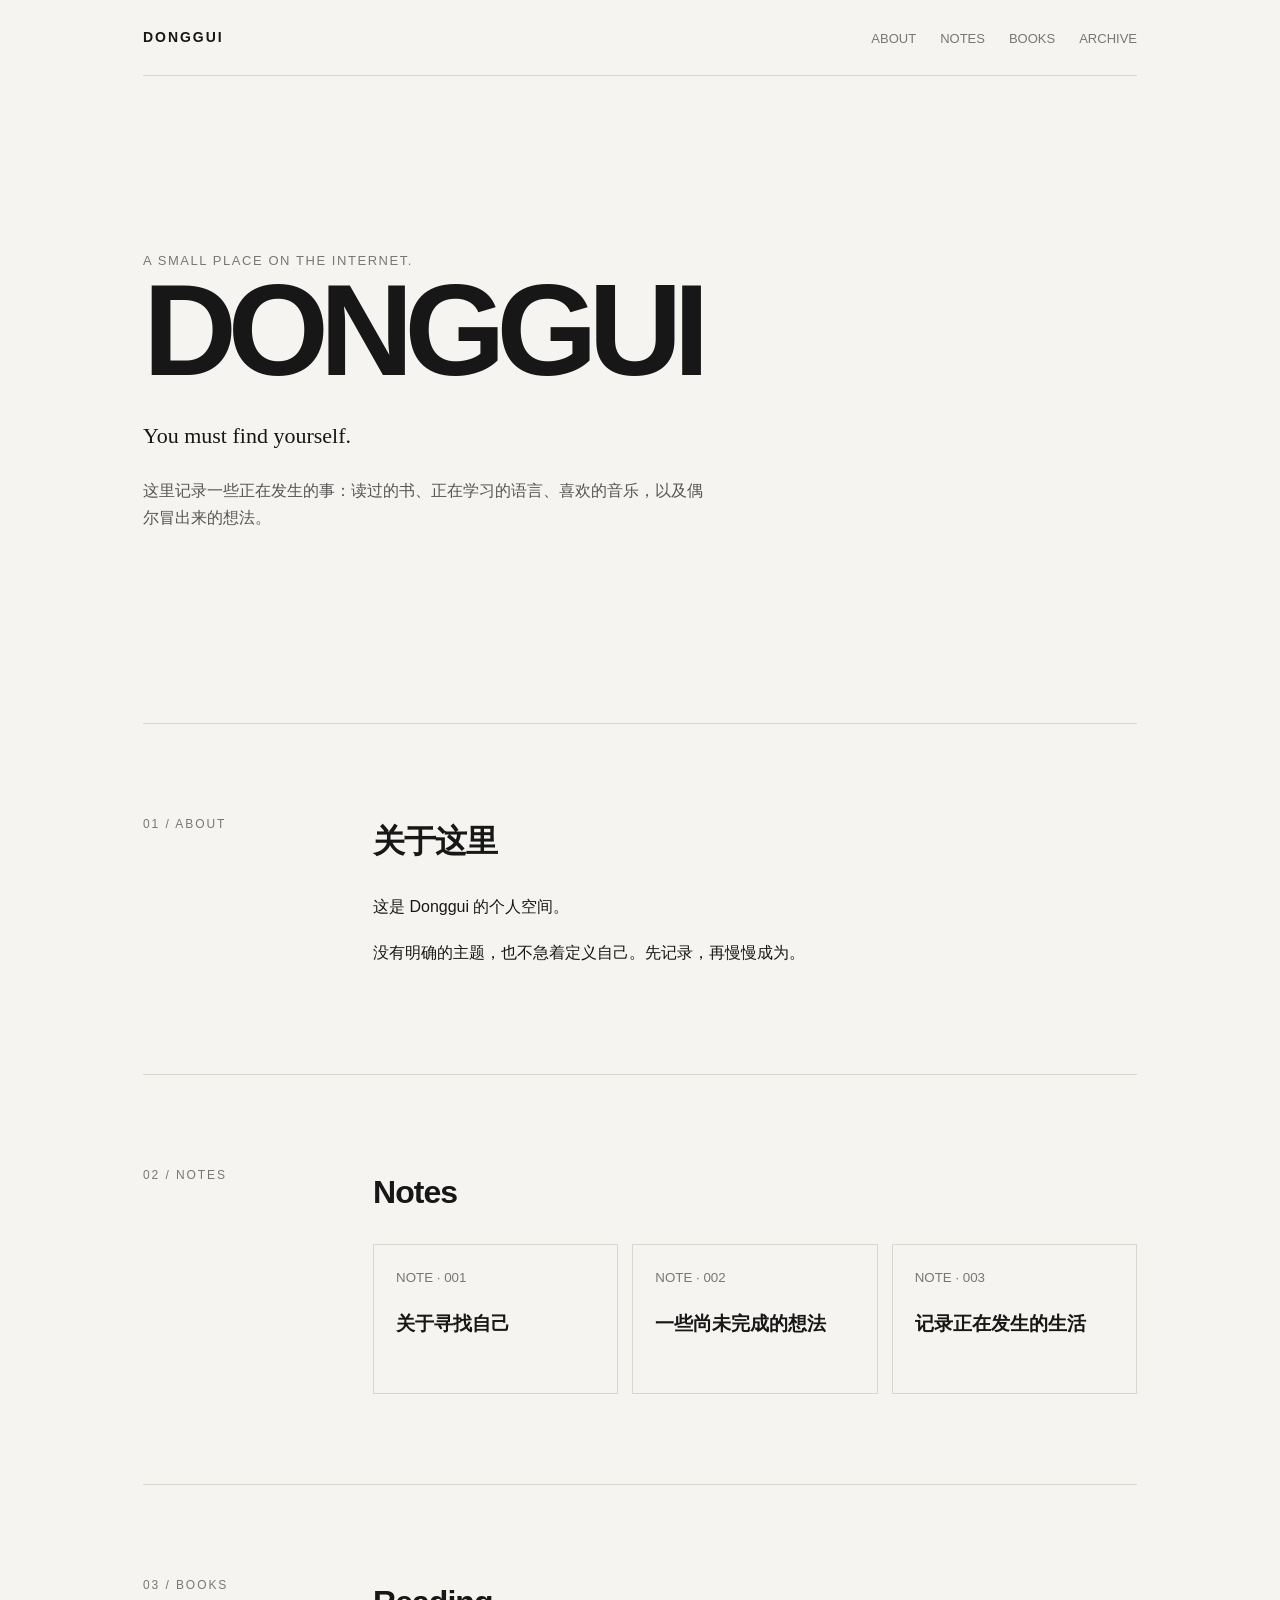
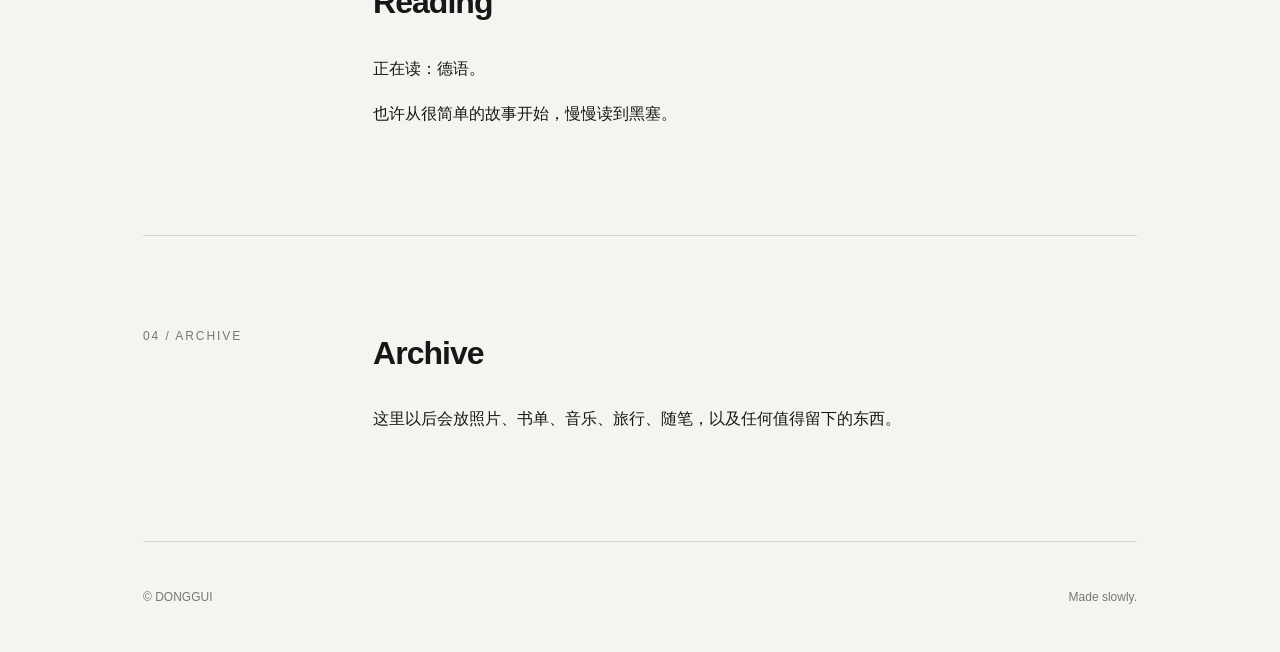
==== index.html @ 3d11bfc1 "Add files via upload" ====
<!doctype html>
<html lang="zh-CN">
<head>
<meta charset="utf-8">
<meta name="viewport" content="width=device-width,initial-scale=1">
<title>DONGGUI — A small place on the Internet.</title>
<meta name="description" content="DONGGUI — A small place on the Internet.">
<style>
:root{--bg:#f5f4f0;--fg:#171717;--muted:#777;--line:#d8d6cf}
*{box-sizing:border-box}html{scroll-behavior:smooth}
body{margin:0;background:var(--bg);color:var(--fg);font-family:-apple-system,BlinkMacSystemFont,"Helvetica Neue","PingFang SC",Arial,sans-serif;line-height:1.7}
.wrap{max-width:1050px;margin:auto;padding:0 28px}
nav{height:76px;display:flex;align-items:center;justify-content:space-between;border-bottom:1px solid var(--line)}
.logo{font-weight:700;letter-spacing:.14em;font-size:14px}
nav a{color:var(--muted);text-decoration:none;margin-left:24px;font-size:13px}
nav a:hover{color:var(--fg)}
.hero{min-height:72vh;display:flex;align-items:center;border-bottom:1px solid var(--line)}
.hero h1{font-size:clamp(58px,11vw,130px);line-height:.9;letter-spacing:-.07em;margin:0 0 28px;font-weight:700}
.kicker{font-size:13px;letter-spacing:.12em;text-transform:uppercase;color:var(--muted)}
.tagline{font-family:Georgia,serif;font-size:22px;margin:0 0 22px}
.intro{max-width:560px;color:#555}
section{padding:90px 0;border-bottom:1px solid var(--line)}
.grid{display:grid;grid-template-columns:180px 1fr;gap:50px}
.label{font-size:12px;letter-spacing:.16em;color:var(--muted);text-transform:uppercase}
h2{font-size:32px;margin:0 0 25px;letter-spacing:-.03em}
p{margin:0 0 18px}
.cards{display:grid;grid-template-columns:repeat(3,1fr);gap:14px}
.card{border:1px solid var(--line);padding:22px;min-height:150px;text-decoration:none;color:inherit;display:block;transition:.2s}
.card:hover{background:#fff;transform:translateY(-2px)}
.card small{color:var(--muted);display:block;margin-bottom:18px}
.card strong{font-size:19px}
footer{padding:45px 0;color:var(--muted);font-size:12px;display:flex;justify-content:space-between}
@media(max-width:700px){nav a{display:none}.hero{min-height:65vh}.grid{grid-template-columns:1fr;gap:25px}section{padding:65px 0}.cards{grid-template-columns:1fr}.wrap{padding:0 20px}}
</style>
</head>
<body>
<div class="wrap">
<nav>
  <div class="logo">DONGGUI</div>
  <div>
    <a href="#about">ABOUT</a><a href="#notes">NOTES</a><a href="#books">BOOKS</a><a href="#archive">ARCHIVE</a>
  </div>
</nav>

<header class="hero">
  <div>
    <div class="kicker">A small place on the Internet.</div>
    <h1>DONGGUI</h1>
    <p class="tagline">You must find yourself.</p>
    <p class="intro">这里记录一些正在发生的事：读过的书、正在学习的语言、喜欢的音乐，以及偶尔冒出来的想法。</p>
  </div>
</header>

<section id="about">
  <div class="grid">
    <div class="label">01 / About</div>
    <div>
      <h2>关于这里</h2>
      <p>这是 Donggui 的个人空间。</p>
      <p>没有明确的主题，也不急着定义自己。先记录，再慢慢成为。</p>
    </div>
  </div>
</section>

<section id="notes">
  <div class="grid">
    <div class="label">02 / Notes</div>
    <div>
      <h2>Notes</h2>
      <div class="cards">
        <a class="card" href="#"><small>NOTE · 001</small><strong>关于寻找自己</strong></a>
        <a class="card" href="#"><small>NOTE · 002</small><strong>一些尚未完成的想法</strong></a>
        <a class="card" href="#"><small>NOTE · 003</small><strong>记录正在发生的生活</strong></a>
      </div>
    </div>
  </div>
</section>

<section id="books">
  <div class="grid">
    <div class="label">03 / Books</div>
    <div>
      <h2>Reading</h2>
      <p>正在读：德语。</p>
      <p>也许从很简单的故事开始，慢慢读到黑塞。</p>
    </div>
  </div>
</section>

<section id="archive">
  <div class="grid">
    <div class="label">04 / Archive</div>
    <div>
      <h2>Archive</h2>
      <p>这里以后会放照片、书单、音乐、旅行、随笔，以及任何值得留下的东西。</p>
    </div>
  </div>
</section>

<footer>
  <span>© DONGGUI</span>
  <span>Made slowly.</span>
</footer>
</div>
</body>
</html>
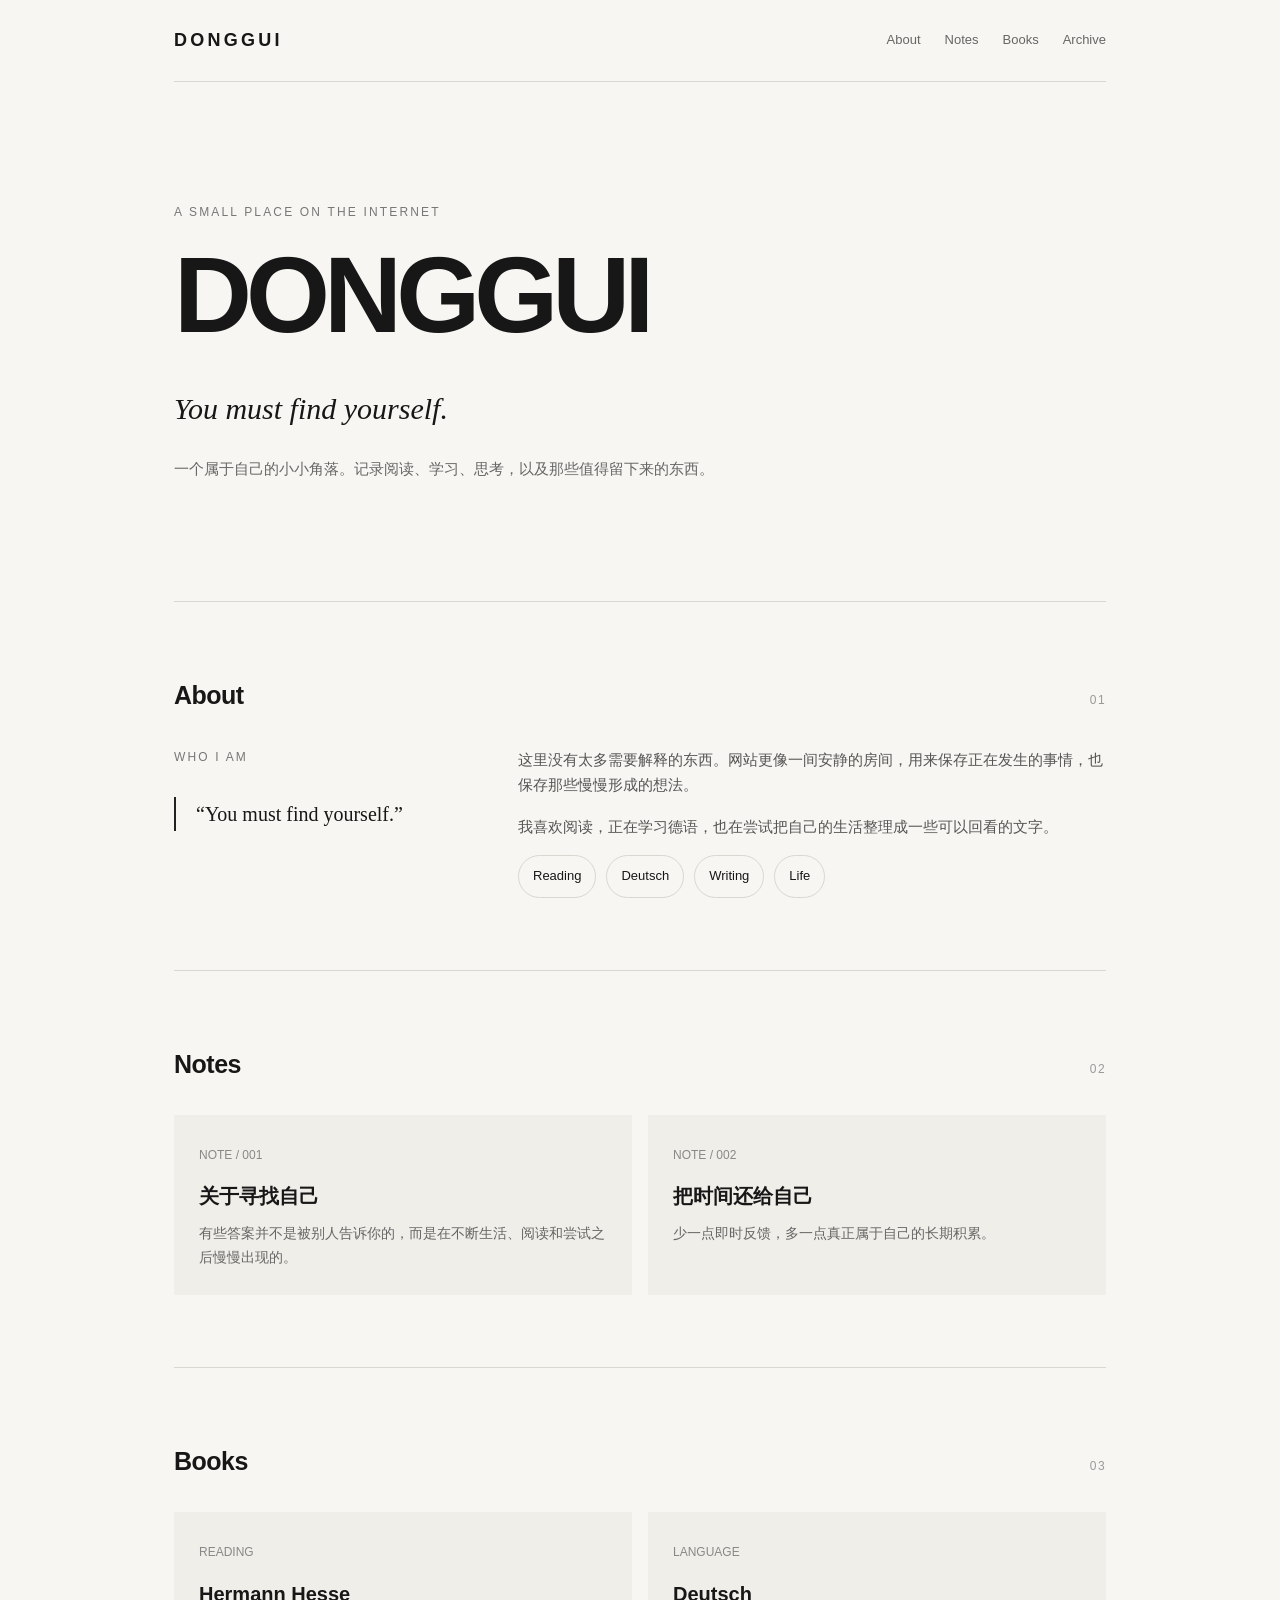
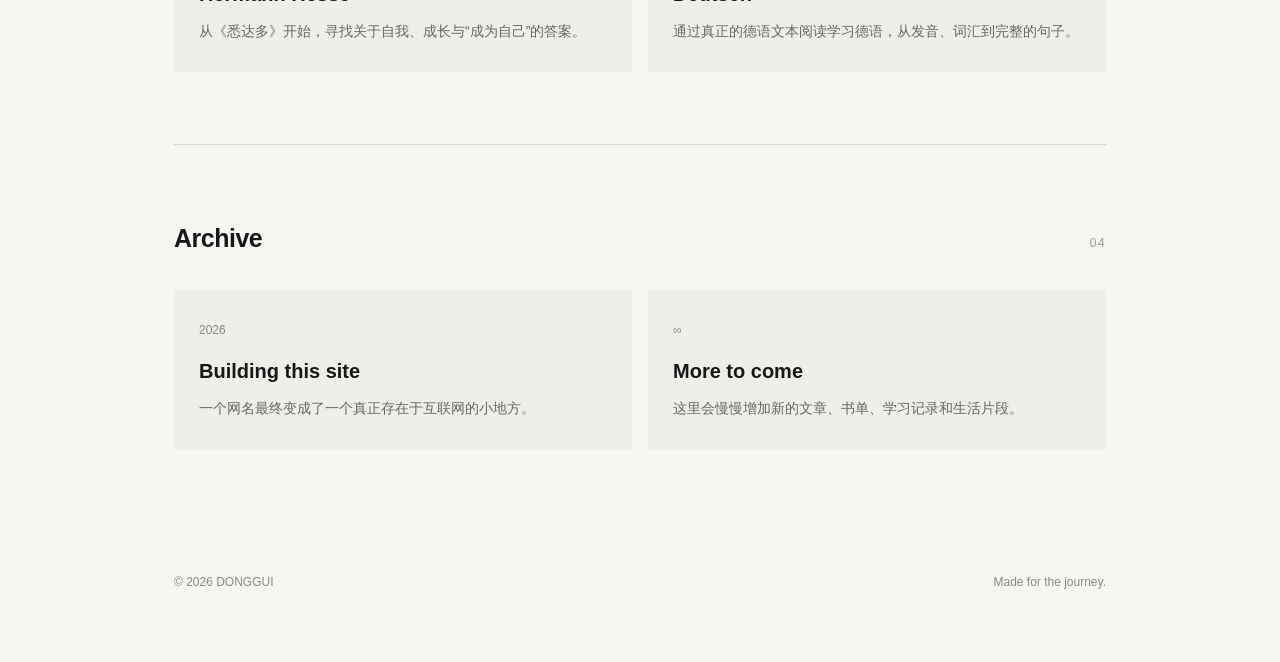
==== commit b76388e9: "Add files via upload" ====
--- a/index.html
+++ b/index.html
@@ -3,104 +3,41 @@
 <head>
 <meta charset="utf-8">
 <meta name="viewport" content="width=device-width,initial-scale=1">
-<title>DONGGUI — A small place on the Internet.</title>
-<meta name="description" content="DONGGUI — A small place on the Internet.">
+<meta name="description" content="DONGGUI — a small place on the Internet.">
+<title>DONGGUI — You must find yourself.</title>
 <style>
-:root{--bg:#f5f4f0;--fg:#171717;--muted:#777;--line:#d8d6cf}
+:root{--bg:#f7f6f2;--text:#171717;--muted:#777;--line:#d9d7d0;--card:#efeee9;--max:980px}
 *{box-sizing:border-box}html{scroll-behavior:smooth}
-body{margin:0;background:var(--bg);color:var(--fg);font-family:-apple-system,BlinkMacSystemFont,"Helvetica Neue","PingFang SC",Arial,sans-serif;line-height:1.7}
-.wrap{max-width:1050px;margin:auto;padding:0 28px}
-nav{height:76px;display:flex;align-items:center;justify-content:space-between;border-bottom:1px solid var(--line)}
-.logo{font-weight:700;letter-spacing:.14em;font-size:14px}
-nav a{color:var(--muted);text-decoration:none;margin-left:24px;font-size:13px}
-nav a:hover{color:var(--fg)}
-.hero{min-height:72vh;display:flex;align-items:center;border-bottom:1px solid var(--line)}
-.hero h1{font-size:clamp(58px,11vw,130px);line-height:.9;letter-spacing:-.07em;margin:0 0 28px;font-weight:700}
-.kicker{font-size:13px;letter-spacing:.12em;text-transform:uppercase;color:var(--muted)}
-.tagline{font-family:Georgia,serif;font-size:22px;margin:0 0 22px}
-.intro{max-width:560px;color:#555}
-section{padding:90px 0;border-bottom:1px solid var(--line)}
-.grid{display:grid;grid-template-columns:180px 1fr;gap:50px}
-.label{font-size:12px;letter-spacing:.16em;color:var(--muted);text-transform:uppercase}
-h2{font-size:32px;margin:0 0 25px;letter-spacing:-.03em}
-p{margin:0 0 18px}
-.cards{display:grid;grid-template-columns:repeat(3,1fr);gap:14px}
-.card{border:1px solid var(--line);padding:22px;min-height:150px;text-decoration:none;color:inherit;display:block;transition:.2s}
-.card:hover{background:#fff;transform:translateY(-2px)}
-.card small{color:var(--muted);display:block;margin-bottom:18px}
-.card strong{font-size:19px}
-footer{padding:45px 0;color:var(--muted);font-size:12px;display:flex;justify-content:space-between}
-@media(max-width:700px){nav a{display:none}.hero{min-height:65vh}.grid{grid-template-columns:1fr;gap:25px}section{padding:65px 0}.cards{grid-template-columns:1fr}.wrap{padding:0 20px}}
+body{margin:0;background:var(--bg);color:var(--text);font-family:-apple-system,BlinkMacSystemFont,"Helvetica Neue","PingFang SC","Microsoft YaHei",Arial,sans-serif;line-height:1.7}
+a{color:inherit;text-decoration:none}.wrap{max-width:var(--max);margin:auto;padding:0 24px}
+header{height:82px;display:flex;align-items:center;justify-content:space-between;border-bottom:1px solid var(--line)}
+.logo{font-size:18px;font-weight:700;letter-spacing:.18em}nav{display:flex;gap:24px;font-size:13px;color:#666}nav a:hover{color:#111}
+.hero{padding:120px 0 105px}.kicker{font-size:12px;letter-spacing:.18em;text-transform:uppercase;color:var(--muted);margin-bottom:22px}
+h1{margin:0;font-size:clamp(52px,11vw,108px);line-height:.95;letter-spacing:-.055em;font-weight:650}
+.motto{margin:36px 0 0;font-family:Georgia,"Times New Roman",serif;font-style:italic;font-size:clamp(21px,3vw,30px)}
+.intro{max-width:610px;margin-top:22px;color:#666;font-size:15px}
+.section{padding:72px 0;border-top:1px solid var(--line)}.section-head{display:flex;justify-content:space-between;align-items:baseline;gap:20px;margin-bottom:30px}
+.section-title{font-size:25px;font-weight:650;letter-spacing:-.02em}.section-no{font-size:12px;color:#999;letter-spacing:.12em}
+.grid{display:grid;grid-template-columns:repeat(2,1fr);gap:16px}.card{background:var(--card);padding:25px;min-height:160px;transition:transform .2s ease}.card:hover{transform:translateY(-3px)}
+.card small{color:#888;font-size:12px}.card h3{font-size:20px;margin:12px 0 9px}.card p{font-size:14px;color:#666;margin:0}
+.about{display:grid;grid-template-columns:1fr 2fr;gap:50px}.about p{margin:0 0 16px;color:#555;font-size:15px}
+.quote{margin:30px 0 0;padding-left:20px;border-left:2px solid #222;font-family:Georgia,"Times New Roman",serif;font-size:20px}
+.links{display:flex;flex-wrap:wrap;gap:10px}.pill{border:1px solid var(--line);padding:9px 14px;font-size:13px;border-radius:999px}
+footer{padding:50px 0 70px;color:#888;font-size:12px;display:flex;justify-content:space-between;gap:20px}
+@media(max-width:680px){.wrap{padding:0 19px}header{height:68px}nav{gap:13px;font-size:12px}nav a:nth-child(4){display:none}.hero{padding:82px 0 76px}.grid,.about{grid-template-columns:1fr}.about{gap:25px}.section{padding:55px 0}footer{display:block}footer div+div{margin-top:8px}}
 </style>
 </head>
 <body>
 <div class="wrap">
-<nav>
-  <div class="logo">DONGGUI</div>
-  <div>
-    <a href="#about">ABOUT</a><a href="#notes">NOTES</a><a href="#books">BOOKS</a><a href="#archive">ARCHIVE</a>
-  </div>
-</nav>
-
-<header class="hero">
-  <div>
-    <div class="kicker">A small place on the Internet.</div>
-    <h1>DONGGUI</h1>
-    <p class="tagline">You must find yourself.</p>
-    <p class="intro">这里记录一些正在发生的事：读过的书、正在学习的语言、喜欢的音乐，以及偶尔冒出来的想法。</p>
-  </div>
-</header>
-
-<section id="about">
-  <div class="grid">
-    <div class="label">01 / About</div>
-    <div>
-      <h2>关于这里</h2>
-      <p>这是 Donggui 的个人空间。</p>
-      <p>没有明确的主题，也不急着定义自己。先记录，再慢慢成为。</p>
-    </div>
-  </div>
-</section>
-
-<section id="notes">
-  <div class="grid">
-    <div class="label">02 / Notes</div>
-    <div>
-      <h2>Notes</h2>
-      <div class="cards">
-        <a class="card" href="#"><small>NOTE · 001</small><strong>关于寻找自己</strong></a>
-        <a class="card" href="#"><small>NOTE · 002</small><strong>一些尚未完成的想法</strong></a>
-        <a class="card" href="#"><small>NOTE · 003</small><strong>记录正在发生的生活</strong></a>
-      </div>
-    </div>
-  </div>
-</section>
-
-<section id="books">
-  <div class="grid">
-    <div class="label">03 / Books</div>
-    <div>
-      <h2>Reading</h2>
-      <p>正在读：德语。</p>
-      <p>也许从很简单的故事开始，慢慢读到黑塞。</p>
-    </div>
-  </div>
-</section>
-
-<section id="archive">
-  <div class="grid">
-    <div class="label">04 / Archive</div>
-    <div>
-      <h2>Archive</h2>
-      <p>这里以后会放照片、书单、音乐、旅行、随笔，以及任何值得留下的东西。</p>
-    </div>
-  </div>
-</section>
-
-<footer>
-  <span>© DONGGUI</span>
-  <span>Made slowly.</span>
-</footer>
+<header><a class="logo" href="#top">DONGGUI</a><nav><a href="#about">About</a><a href="#notes">Notes</a><a href="#books">Books</a><a href="#archive">Archive</a></nav></header>
+<main id="top">
+<section class="hero"><div class="kicker">A small place on the Internet</div><h1>DONGGUI</h1><div class="motto">You must find yourself.</div><p class="intro">一个属于自己的小小角落。记录阅读、学习、思考，以及那些值得留下来的东西。</p></section>
+<section class="section" id="about"><div class="section-head"><div class="section-title">About</div><div class="section-no">01</div></div><div class="about"><div><div class="kicker">Who I am</div><div class="quote">“You must find yourself.”</div></div><div><p>这里没有太多需要解释的东西。网站更像一间安静的房间，用来保存正在发生的事情，也保存那些慢慢形成的想法。</p><p>我喜欢阅读，正在学习德语，也在尝试把自己的生活整理成一些可以回看的文字。</p><div class="links"><span class="pill">Reading</span><span class="pill">Deutsch</span><span class="pill">Writing</span><span class="pill">Life</span></div></div></div></section>
+<section class="section" id="notes"><div class="section-head"><div class="section-title">Notes</div><div class="section-no">02</div></div><div class="grid"><article class="card"><small>NOTE / 001</small><h3>关于寻找自己</h3><p>有些答案并不是被别人告诉你的，而是在不断生活、阅读和尝试之后慢慢出现的。</p></article><article class="card"><small>NOTE / 002</small><h3>把时间还给自己</h3><p>少一点即时反馈，多一点真正属于自己的长期积累。</p></article></div></section>
+<section class="section" id="books"><div class="section-head"><div class="section-title">Books</div><div class="section-no">03</div></div><div class="grid"><article class="card"><small>READING</small><h3>Hermann Hesse</h3><p>从《悉达多》开始，寻找关于自我、成长与“成为自己”的答案。</p></article><article class="card"><small>LANGUAGE</small><h3>Deutsch</h3><p>通过真正的德语文本阅读学习德语，从发音、词汇到完整的句子。</p></article></div></section>
+<section class="section" id="archive"><div class="section-head"><div class="section-title">Archive</div><div class="section-no">04</div></div><div class="grid"><article class="card"><small>2026</small><h3>Building this site</h3><p>一个网名最终变成了一个真正存在于互联网的小地方。</p></article><article class="card"><small>∞</small><h3>More to come</h3><p>这里会慢慢增加新的文章、书单、学习记录和生活片段。</p></article></div></section>
+</main>
+<footer><div>© 2026 DONGGUI</div><div>Made for the journey.</div></footer>
 </div>
 </body>
-</html>
+</html>
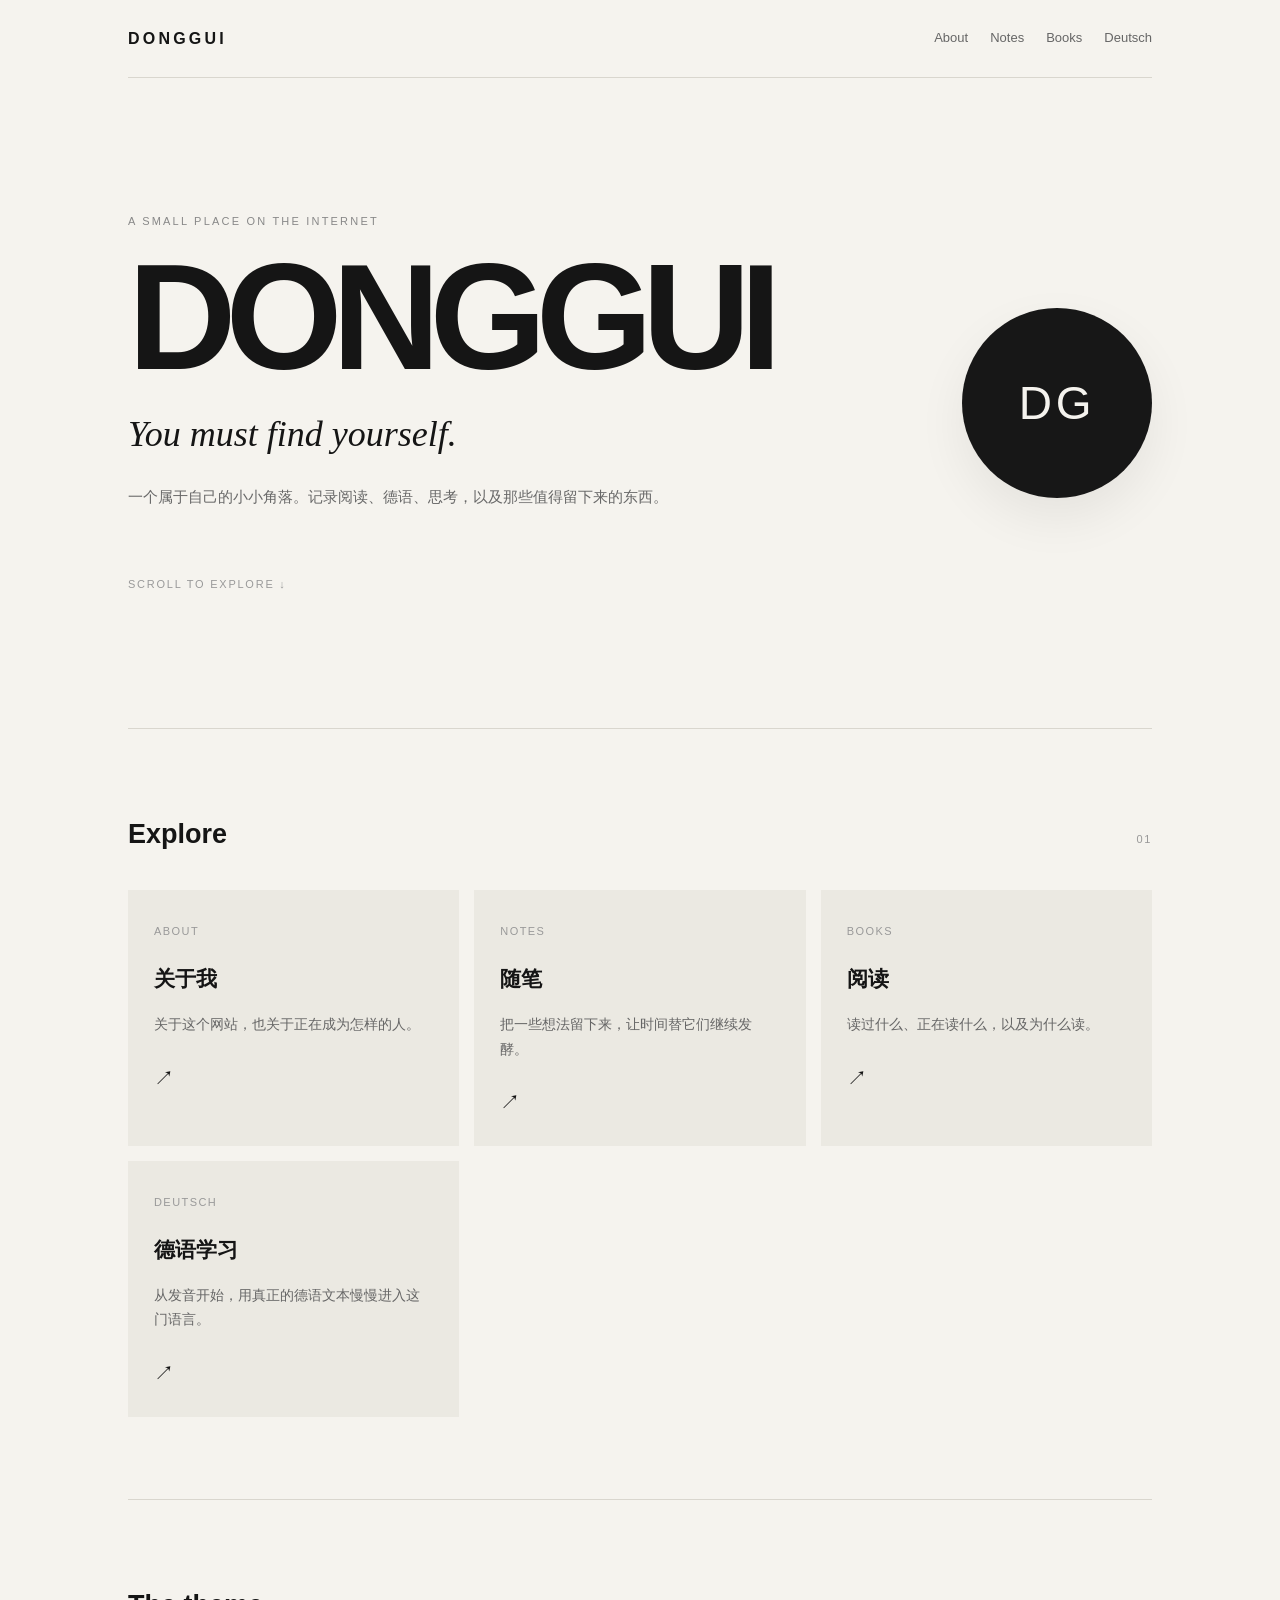
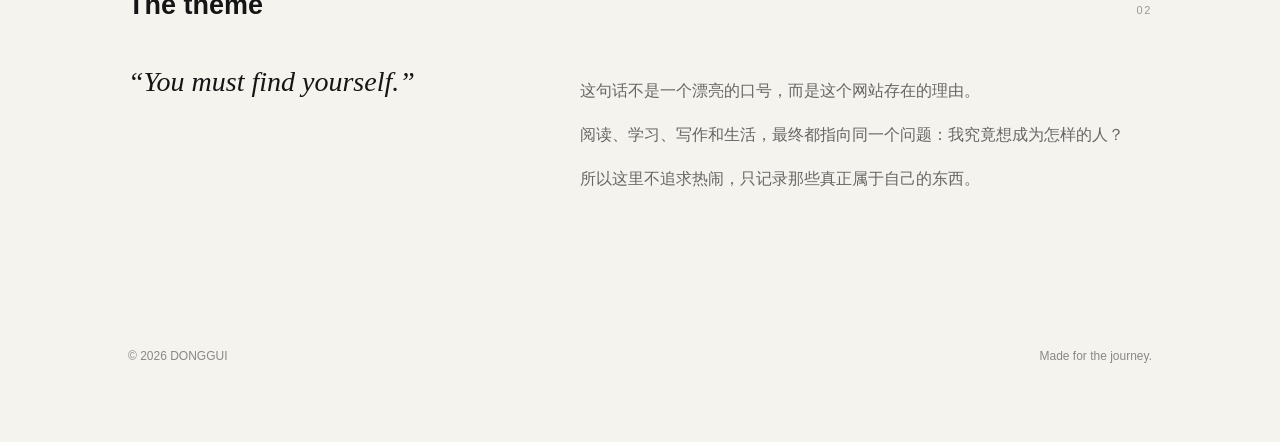
==== commit 3472ec08: "Add files via upload" ====
--- a/index.html
+++ b/index.html
@@ -1,43 +1,6 @@
-<!doctype html>
-<html lang="zh-CN">
-<head>
-<meta charset="utf-8">
-<meta name="viewport" content="width=device-width,initial-scale=1">
-<meta name="description" content="DONGGUI — a small place on the Internet.">
-<title>DONGGUI — You must find yourself.</title>
-<style>
-:root{--bg:#f7f6f2;--text:#171717;--muted:#777;--line:#d9d7d0;--card:#efeee9;--max:980px}
-*{box-sizing:border-box}html{scroll-behavior:smooth}
-body{margin:0;background:var(--bg);color:var(--text);font-family:-apple-system,BlinkMacSystemFont,"Helvetica Neue","PingFang SC","Microsoft YaHei",Arial,sans-serif;line-height:1.7}
-a{color:inherit;text-decoration:none}.wrap{max-width:var(--max);margin:auto;padding:0 24px}
-header{height:82px;display:flex;align-items:center;justify-content:space-between;border-bottom:1px solid var(--line)}
-.logo{font-size:18px;font-weight:700;letter-spacing:.18em}nav{display:flex;gap:24px;font-size:13px;color:#666}nav a:hover{color:#111}
-.hero{padding:120px 0 105px}.kicker{font-size:12px;letter-spacing:.18em;text-transform:uppercase;color:var(--muted);margin-bottom:22px}
-h1{margin:0;font-size:clamp(52px,11vw,108px);line-height:.95;letter-spacing:-.055em;font-weight:650}
-.motto{margin:36px 0 0;font-family:Georgia,"Times New Roman",serif;font-style:italic;font-size:clamp(21px,3vw,30px)}
-.intro{max-width:610px;margin-top:22px;color:#666;font-size:15px}
-.section{padding:72px 0;border-top:1px solid var(--line)}.section-head{display:flex;justify-content:space-between;align-items:baseline;gap:20px;margin-bottom:30px}
-.section-title{font-size:25px;font-weight:650;letter-spacing:-.02em}.section-no{font-size:12px;color:#999;letter-spacing:.12em}
-.grid{display:grid;grid-template-columns:repeat(2,1fr);gap:16px}.card{background:var(--card);padding:25px;min-height:160px;transition:transform .2s ease}.card:hover{transform:translateY(-3px)}
-.card small{color:#888;font-size:12px}.card h3{font-size:20px;margin:12px 0 9px}.card p{font-size:14px;color:#666;margin:0}
-.about{display:grid;grid-template-columns:1fr 2fr;gap:50px}.about p{margin:0 0 16px;color:#555;font-size:15px}
-.quote{margin:30px 0 0;padding-left:20px;border-left:2px solid #222;font-family:Georgia,"Times New Roman",serif;font-size:20px}
-.links{display:flex;flex-wrap:wrap;gap:10px}.pill{border:1px solid var(--line);padding:9px 14px;font-size:13px;border-radius:999px}
-footer{padding:50px 0 70px;color:#888;font-size:12px;display:flex;justify-content:space-between;gap:20px}
-@media(max-width:680px){.wrap{padding:0 19px}header{height:68px}nav{gap:13px;font-size:12px}nav a:nth-child(4){display:none}.hero{padding:82px 0 76px}.grid,.about{grid-template-columns:1fr}.about{gap:25px}.section{padding:55px 0}footer{display:block}footer div+div{margin-top:8px}}
-</style>
-</head>
-<body>
-<div class="wrap">
-<header><a class="logo" href="#top">DONGGUI</a><nav><a href="#about">About</a><a href="#notes">Notes</a><a href="#books">Books</a><a href="#archive">Archive</a></nav></header>
-<main id="top">
-<section class="hero"><div class="kicker">A small place on the Internet</div><h1>DONGGUI</h1><div class="motto">You must find yourself.</div><p class="intro">一个属于自己的小小角落。记录阅读、学习、思考，以及那些值得留下来的东西。</p></section>
-<section class="section" id="about"><div class="section-head"><div class="section-title">About</div><div class="section-no">01</div></div><div class="about"><div><div class="kicker">Who I am</div><div class="quote">“You must find yourself.”</div></div><div><p>这里没有太多需要解释的东西。网站更像一间安静的房间，用来保存正在发生的事情，也保存那些慢慢形成的想法。</p><p>我喜欢阅读，正在学习德语，也在尝试把自己的生活整理成一些可以回看的文字。</p><div class="links"><span class="pill">Reading</span><span class="pill">Deutsch</span><span class="pill">Writing</span><span class="pill">Life</span></div></div></div></section>
-<section class="section" id="notes"><div class="section-head"><div class="section-title">Notes</div><div class="section-no">02</div></div><div class="grid"><article class="card"><small>NOTE / 001</small><h3>关于寻找自己</h3><p>有些答案并不是被别人告诉你的，而是在不断生活、阅读和尝试之后慢慢出现的。</p></article><article class="card"><small>NOTE / 002</small><h3>把时间还给自己</h3><p>少一点即时反馈，多一点真正属于自己的长期积累。</p></article></div></section>
-<section class="section" id="books"><div class="section-head"><div class="section-title">Books</div><div class="section-no">03</div></div><div class="grid"><article class="card"><small>READING</small><h3>Hermann Hesse</h3><p>从《悉达多》开始，寻找关于自我、成长与“成为自己”的答案。</p></article><article class="card"><small>LANGUAGE</small><h3>Deutsch</h3><p>通过真正的德语文本阅读学习德语，从发音、词汇到完整的句子。</p></article></div></section>
-<section class="section" id="archive"><div class="section-head"><div class="section-title">Archive</div><div class="section-no">04</div></div><div class="grid"><article class="card"><small>2026</small><h3>Building this site</h3><p>一个网名最终变成了一个真正存在于互联网的小地方。</p></article><article class="card"><small>∞</small><h3>More to come</h3><p>这里会慢慢增加新的文章、书单、学习记录和生活片段。</p></article></div></section>
-</main>
-<footer><div>© 2026 DONGGUI</div><div>Made for the journey.</div></footer>
-</div>
-</body>
-</html>+<!doctype html><html lang="zh-CN"><head><meta charset="utf-8"><meta name="viewport" content="width=device-width,initial-scale=1"><title>DONGGUI — You must find yourself.</title><link rel="stylesheet" href="style.css"></head><body><div class="wrap">
+<header class="nav"><a class="brand" href="index.html">DONGGUI</a><nav class="navlinks"><a href="about.html">About</a><a href="notes.html">Notes</a><a href="books.html">Books</a><a href="deutsch.html">Deutsch</a></nav></header>
+<main><section class="hero"><div><div class="eyebrow">A small place on the Internet</div><h1>DONGGUI</h1><div class="motto serif">You must find yourself.</div><p>一个属于自己的小小角落。记录阅读、德语、思考，以及那些值得留下来的东西。</p><div class="scroll">SCROLL TO EXPLORE ↓</div></div><div class="avatar">DG</div></section>
+<section class="section"><div class="sectionhead"><div class="sectiontitle">Explore</div><div class="num">01</div></div><div class="cards"><a class="card" href="about.html"><small>ABOUT</small><h2>关于我</h2><p>关于这个网站，也关于正在成为怎样的人。</p><div class="arrow">↗</div></a><a class="card" href="notes.html"><small>NOTES</small><h2>随笔</h2><p>把一些想法留下来，让时间替它们继续发酵。</p><div class="arrow">↗</div></a><a class="card" href="books.html"><small>BOOKS</small><h2>阅读</h2><p>读过什么、正在读什么，以及为什么读。</p><div class="arrow">↗</div></a><a class="card" href="deutsch.html"><small>DEUTSCH</small><h2>德语学习</h2><p>从发音开始，用真正的德语文本慢慢进入这门语言。</p><div class="arrow">↗</div></a></div></section>
+<section class="section"><div class="sectionhead"><div class="sectiontitle">The theme</div><div class="num">02</div></div><div class="theme"><blockquote>“You must find yourself.”</blockquote><div><p>这句话不是一个漂亮的口号，而是这个网站存在的理由。</p><p>阅读、学习、写作和生活，最终都指向同一个问题：我究竟想成为怎样的人？</p><p>所以这里不追求热闹，只记录那些真正属于自己的东西。</p></div></div></section></main>
+<footer class="footer"><div>© 2026 DONGGUI</div><div>Made for the journey.</div></footer></div></body></html>
--- a/style.css
+++ b/style.css
@@ -0,0 +1 @@
+*{box-sizing:border-box}html{scroll-behavior:smooth}body{margin:0;background:#f5f3ee;color:#151515;font-family:-apple-system,BlinkMacSystemFont,"Helvetica Neue","PingFang SC","Microsoft YaHei",sans-serif;line-height:1.75}a{color:inherit;text-decoration:none}.wrap{max-width:1080px;margin:auto;padding:0 28px}.nav{height:78px;display:flex;align-items:center;justify-content:space-between;border-bottom:1px solid #d9d6ce}.brand{font-weight:750;letter-spacing:.2em}.navlinks{display:flex;gap:22px;font-size:13px;color:#666}.navlinks a:hover{color:#111}.hero{min-height:650px;display:grid;grid-template-columns:1.45fr .55fr;align-items:center;gap:60px;padding:80px 0}.eyebrow{font-size:11px;letter-spacing:.2em;text-transform:uppercase;color:#888}.hero h1{font-size:clamp(68px,12vw,150px);line-height:.88;letter-spacing:-.07em;margin:20px 0}.serif{font-family:Georgia,"Times New Roman",serif;font-style:italic}.hero .motto{font-size:clamp(24px,3.2vw,36px);margin-bottom:18px}.hero p{max-width:620px;color:#686868;font-size:15px}.avatar{width:190px;height:190px;border-radius:50%;background:#171717;color:#f5f3ee;display:grid;place-items:center;font-size:46px;letter-spacing:.08em;margin-left:auto;box-shadow:0 20px 50px #0001}.scroll{margin-top:65px;font-size:11px;letter-spacing:.16em;color:#999}.section{padding:82px 0;border-top:1px solid #d9d6ce}.sectionhead{display:flex;justify-content:space-between;align-items:baseline;margin-bottom:32px}.sectiontitle{font-size:27px;font-weight:700}.num{font-size:11px;color:#999;letter-spacing:.15em}.cards{display:grid;grid-template-columns:repeat(3,1fr);gap:15px}.card{background:#ebe9e2;padding:26px;min-height:210px;transition:.2s}.card:hover{transform:translateY(-4px);background:#e5e2da}.card small{font-size:11px;color:#999;letter-spacing:.13em}.card h2{font-size:21px;margin:17px 0 8px}.card p{font-size:14px;color:#666}.arrow{font-size:20px;margin-top:24px}.theme{display:grid;grid-template-columns:.8fr 1.2fr;gap:70px}.theme blockquote{margin:0;font:italic 28px/1.5 Georgia,"Times New Roman",serif}.theme p{color:#666}.footer{padding:55px 0 75px;color:#888;font-size:12px;display:flex;justify-content:space-between}.pagehero{padding:90px 0 70px}.pagehero h1{font-size:clamp(52px,9vw,90px);line-height:.95;margin:16px 0}.list{border-top:1px solid #d9d6ce}.item{padding:28px 0;border-bottom:1px solid #d9d6ce;display:grid;grid-template-columns:120px 1fr 24px;gap:20px}.date{font-size:11px;color:#999}.item h2{margin:0 0 6px;font-size:21px}.item p{margin:0;color:#666;font-size:14px}.article{max-width:720px;padding:70px 0}.article h1{font-size:48px;line-height:1.1}.article p{font-size:16px;color:#444}.back{font-size:12px;color:#777}@media(max-width:700px){.wrap{padding:0 19px}.nav{height:68px}.navlinks{gap:12px}.navlinks a:nth-child(n+4){display:none}.hero{min-height:auto;grid-template-columns:1fr;padding:75px 0 85px}.avatar{margin:20px 0 0;width:130px;height:130px;font-size:32px}.cards{grid-template-columns:1fr}.theme{grid-template-columns:1fr;gap:28px}.section{padding:58px 0}.item{grid-template-columns:70px 1fr 18px}.footer{display:block}.footer div+div{margin-top:8px}}
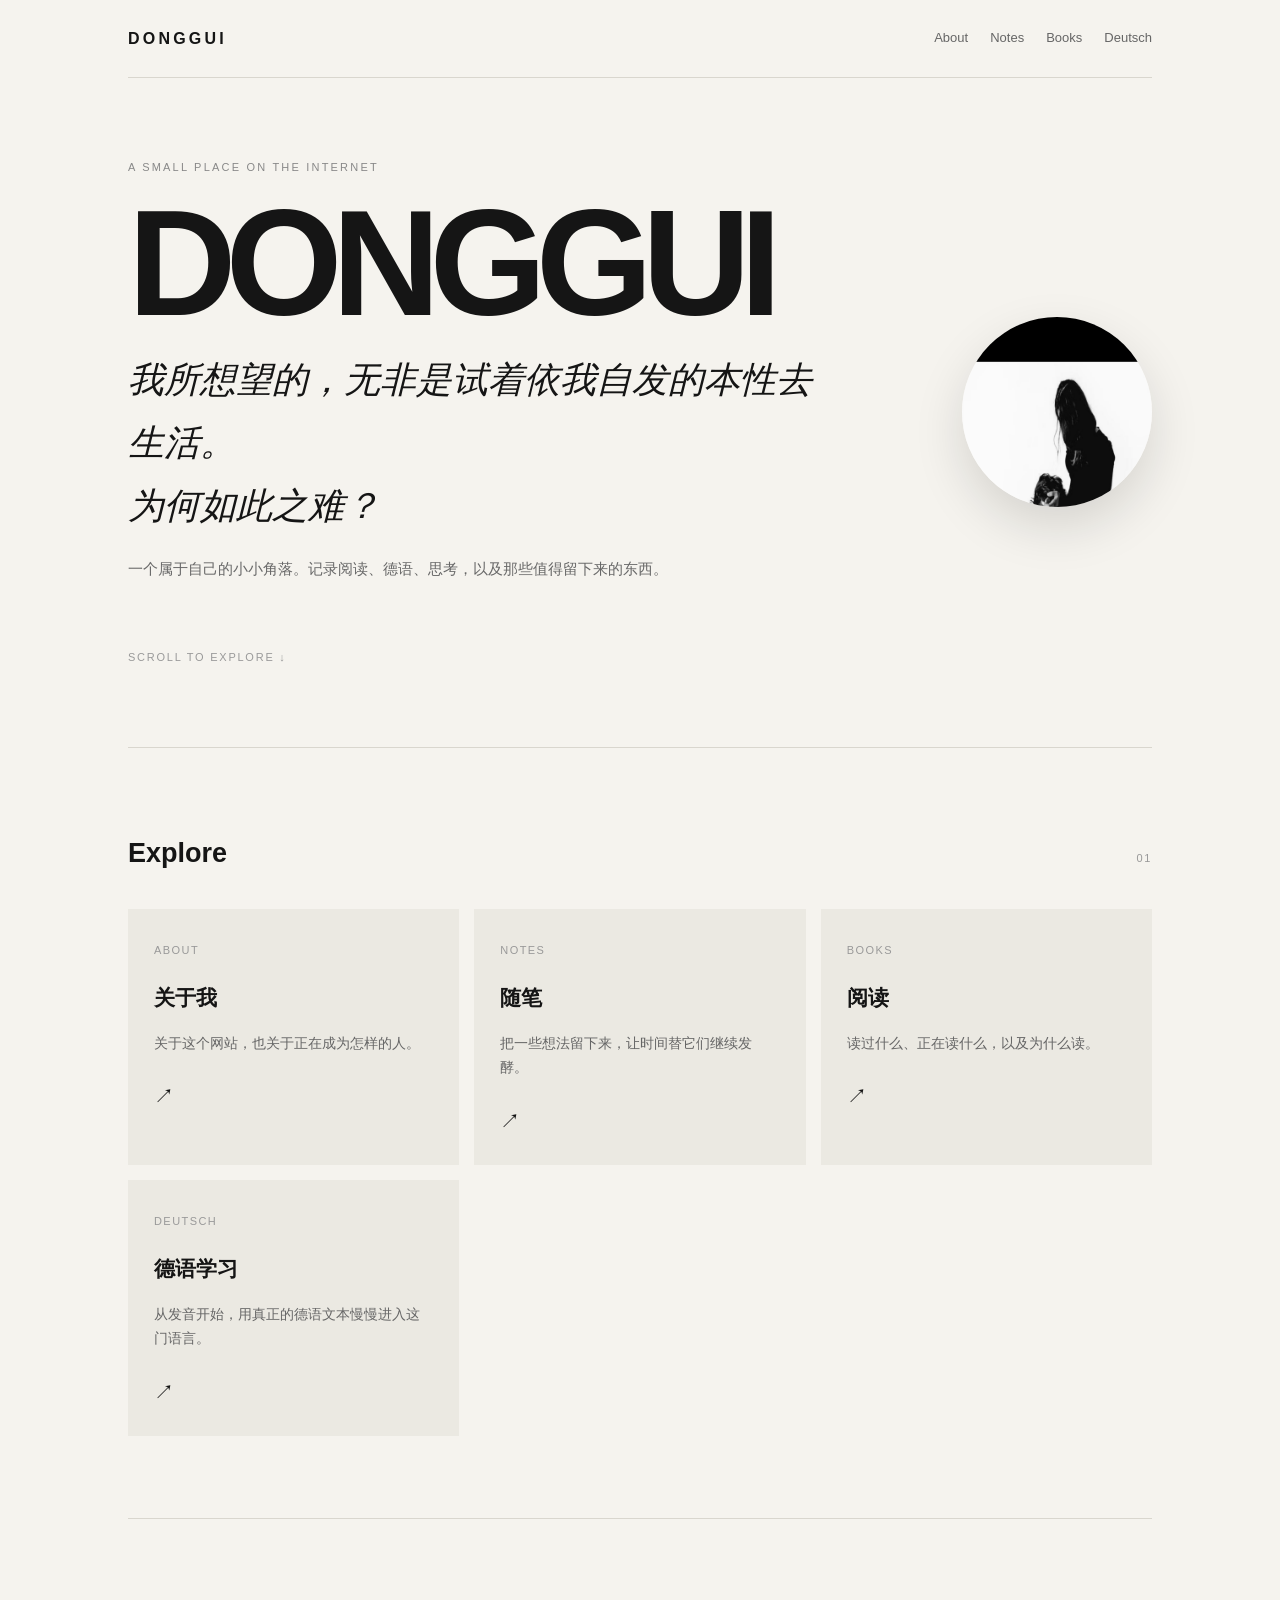
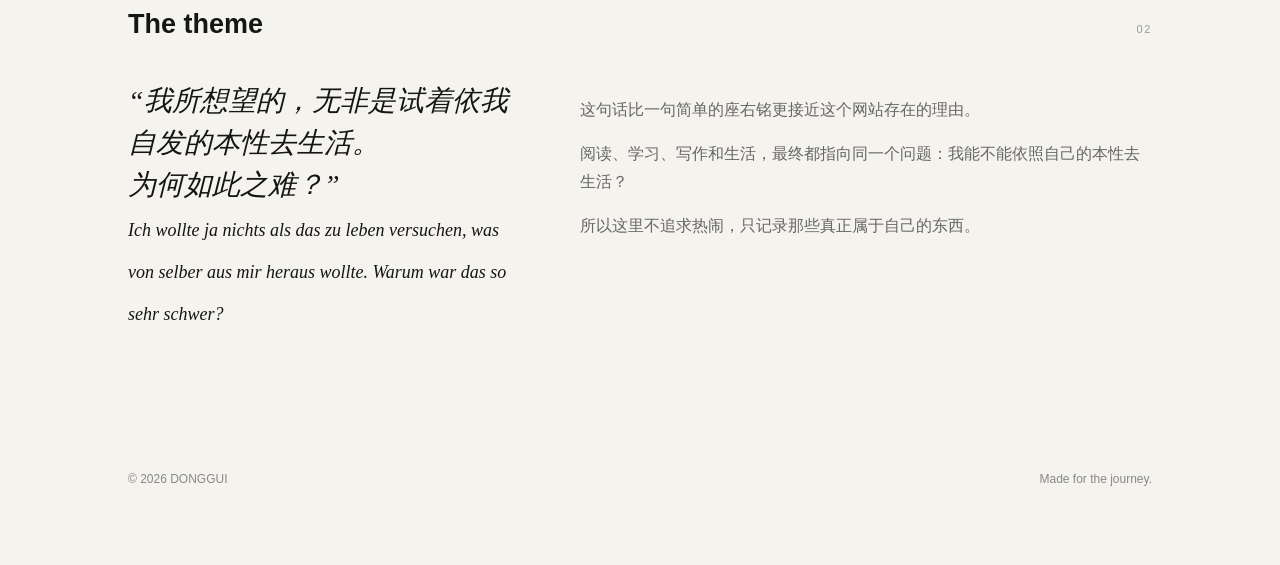
==== commit d065c2ba: "Add files via upload" ====
--- a/index.html
+++ b/index.html
@@ -1,6 +1,6 @@
-<!doctype html><html lang="zh-CN"><head><meta charset="utf-8"><meta name="viewport" content="width=device-width,initial-scale=1"><title>DONGGUI — You must find yourself.</title><link rel="stylesheet" href="style.css"></head><body><div class="wrap">
+<!doctype html><html lang="zh-CN"><head><meta charset="utf-8"><link rel="icon" href="assets/favicon.png"><meta name="viewport" content="width=device-width,initial-scale=1"><title>DONGGUI — You must find yourself.</title><link rel="stylesheet" href="style.css"><link rel="icon" type="image/png" href="favicon.png"></head><body><div class="wrap">
 <header class="nav"><a class="brand" href="index.html">DONGGUI</a><nav class="navlinks"><a href="about.html">About</a><a href="notes.html">Notes</a><a href="books.html">Books</a><a href="deutsch.html">Deutsch</a></nav></header>
-<main><section class="hero"><div><div class="eyebrow">A small place on the Internet</div><h1>DONGGUI</h1><div class="motto serif">You must find yourself.</div><p>一个属于自己的小小角落。记录阅读、德语、思考，以及那些值得留下来的东西。</p><div class="scroll">SCROLL TO EXPLORE ↓</div></div><div class="avatar">DG</div></section>
+<main><section class="hero"><div><div class="eyebrow">A small place on the Internet</div><h1>DONGGUI</h1><div class="motto serif">我所想望的，无非是试着依我自发的本性去生活。<br>为何如此之难？</div><p>一个属于自己的小小角落。记录阅读、德语、思考，以及那些值得留下来的东西。</p><div class="scroll">SCROLL TO EXPLORE ↓</div></div><img class="avatar" src="avatar.png" alt="DONGGUI avatar"></section>
 <section class="section"><div class="sectionhead"><div class="sectiontitle">Explore</div><div class="num">01</div></div><div class="cards"><a class="card" href="about.html"><small>ABOUT</small><h2>关于我</h2><p>关于这个网站，也关于正在成为怎样的人。</p><div class="arrow">↗</div></a><a class="card" href="notes.html"><small>NOTES</small><h2>随笔</h2><p>把一些想法留下来，让时间替它们继续发酵。</p><div class="arrow">↗</div></a><a class="card" href="books.html"><small>BOOKS</small><h2>阅读</h2><p>读过什么、正在读什么，以及为什么读。</p><div class="arrow">↗</div></a><a class="card" href="deutsch.html"><small>DEUTSCH</small><h2>德语学习</h2><p>从发音开始，用真正的德语文本慢慢进入这门语言。</p><div class="arrow">↗</div></a></div></section>
-<section class="section"><div class="sectionhead"><div class="sectiontitle">The theme</div><div class="num">02</div></div><div class="theme"><blockquote>“You must find yourself.”</blockquote><div><p>这句话不是一个漂亮的口号，而是这个网站存在的理由。</p><p>阅读、学习、写作和生活，最终都指向同一个问题：我究竟想成为怎样的人？</p><p>所以这里不追求热闹，只记录那些真正属于自己的东西。</p></div></div></section></main>
+<section class="section"><div class="sectionhead"><div class="sectiontitle">The theme</div><div class="num">02</div></div><div class="theme"><blockquote>“我所想望的，无非是试着依我自发的本性去生活。<br>为何如此之难？”<br><span style="font-size:18px">Ich wollte ja nichts als das zu leben versuchen, was von selber aus mir heraus wollte. Warum war das so sehr schwer?</span></blockquote><div><p>这句话比一句简单的座右铭更接近这个网站存在的理由。</p><p>阅读、学习、写作和生活，最终都指向同一个问题：我能不能依照自己的本性去生活？</p><p>所以这里不追求热闹，只记录那些真正属于自己的东西。</p></div></div></section></main>
 <footer class="footer"><div>© 2026 DONGGUI</div><div>Made for the journey.</div></footer></div></body></html>
--- a/style.css
+++ b/style.css
@@ -1 +1 @@
-*{box-sizing:border-box}html{scroll-behavior:smooth}body{margin:0;background:#f5f3ee;color:#151515;font-family:-apple-system,BlinkMacSystemFont,"Helvetica Neue","PingFang SC","Microsoft YaHei",sans-serif;line-height:1.75}a{color:inherit;text-decoration:none}.wrap{max-width:1080px;margin:auto;padding:0 28px}.nav{height:78px;display:flex;align-items:center;justify-content:space-between;border-bottom:1px solid #d9d6ce}.brand{font-weight:750;letter-spacing:.2em}.navlinks{display:flex;gap:22px;font-size:13px;color:#666}.navlinks a:hover{color:#111}.hero{min-height:650px;display:grid;grid-template-columns:1.45fr .55fr;align-items:center;gap:60px;padding:80px 0}.eyebrow{font-size:11px;letter-spacing:.2em;text-transform:uppercase;color:#888}.hero h1{font-size:clamp(68px,12vw,150px);line-height:.88;letter-spacing:-.07em;margin:20px 0}.serif{font-family:Georgia,"Times New Roman",serif;font-style:italic}.hero .motto{font-size:clamp(24px,3.2vw,36px);margin-bottom:18px}.hero p{max-width:620px;color:#686868;font-size:15px}.avatar{width:190px;height:190px;border-radius:50%;background:#171717;color:#f5f3ee;display:grid;place-items:center;font-size:46px;letter-spacing:.08em;margin-left:auto;box-shadow:0 20px 50px #0001}.scroll{margin-top:65px;font-size:11px;letter-spacing:.16em;color:#999}.section{padding:82px 0;border-top:1px solid #d9d6ce}.sectionhead{display:flex;justify-content:space-between;align-items:baseline;margin-bottom:32px}.sectiontitle{font-size:27px;font-weight:700}.num{font-size:11px;color:#999;letter-spacing:.15em}.cards{display:grid;grid-template-columns:repeat(3,1fr);gap:15px}.card{background:#ebe9e2;padding:26px;min-height:210px;transition:.2s}.card:hover{transform:translateY(-4px);background:#e5e2da}.card small{font-size:11px;color:#999;letter-spacing:.13em}.card h2{font-size:21px;margin:17px 0 8px}.card p{font-size:14px;color:#666}.arrow{font-size:20px;margin-top:24px}.theme{display:grid;grid-template-columns:.8fr 1.2fr;gap:70px}.theme blockquote{margin:0;font:italic 28px/1.5 Georgia,"Times New Roman",serif}.theme p{color:#666}.footer{padding:55px 0 75px;color:#888;font-size:12px;display:flex;justify-content:space-between}.pagehero{padding:90px 0 70px}.pagehero h1{font-size:clamp(52px,9vw,90px);line-height:.95;margin:16px 0}.list{border-top:1px solid #d9d6ce}.item{padding:28px 0;border-bottom:1px solid #d9d6ce;display:grid;grid-template-columns:120px 1fr 24px;gap:20px}.date{font-size:11px;color:#999}.item h2{margin:0 0 6px;font-size:21px}.item p{margin:0;color:#666;font-size:14px}.article{max-width:720px;padding:70px 0}.article h1{font-size:48px;line-height:1.1}.article p{font-size:16px;color:#444}.back{font-size:12px;color:#777}@media(max-width:700px){.wrap{padding:0 19px}.nav{height:68px}.navlinks{gap:12px}.navlinks a:nth-child(n+4){display:none}.hero{min-height:auto;grid-template-columns:1fr;padding:75px 0 85px}.avatar{margin:20px 0 0;width:130px;height:130px;font-size:32px}.cards{grid-template-columns:1fr}.theme{grid-template-columns:1fr;gap:28px}.section{padding:58px 0}.item{grid-template-columns:70px 1fr 18px}.footer{display:block}.footer div+div{margin-top:8px}}
+*{box-sizing:border-box}html{scroll-behavior:smooth}body{margin:0;background:#f5f3ee;color:#151515;font-family:-apple-system,BlinkMacSystemFont,"Helvetica Neue","PingFang SC","Microsoft YaHei",sans-serif;line-height:1.75}a{color:inherit;text-decoration:none}.wrap{max-width:1080px;margin:auto;padding:0 28px}.nav{height:78px;display:flex;align-items:center;justify-content:space-between;border-bottom:1px solid #d9d6ce}.brand{font-weight:750;letter-spacing:.2em}.navlinks{display:flex;gap:22px;font-size:13px;color:#666}.navlinks a:hover{color:#111}.hero{min-height:650px;display:grid;grid-template-columns:1.45fr .55fr;align-items:center;gap:60px;padding:80px 0}.eyebrow{font-size:11px;letter-spacing:.2em;text-transform:uppercase;color:#888}.hero h1{font-size:clamp(68px,12vw,150px);line-height:.88;letter-spacing:-.07em;margin:20px 0}.serif{font-family:Georgia,"Times New Roman",serif;font-style:italic}.hero .motto{font-size:clamp(24px,3.2vw,36px);margin-bottom:18px}.hero p{max-width:620px;color:#686868;font-size:15px}.avatar{width:190px;height:190px;border-radius:50%;object-fit:cover;display:block;margin-left:auto;box-shadow:0 20px 50px #0002;filter:grayscale(100%)}.scroll{margin-top:65px;font-size:11px;letter-spacing:.16em;color:#999}.section{padding:82px 0;border-top:1px solid #d9d6ce}.sectionhead{display:flex;justify-content:space-between;align-items:baseline;margin-bottom:32px}.sectiontitle{font-size:27px;font-weight:700}.num{font-size:11px;color:#999;letter-spacing:.15em}.cards{display:grid;grid-template-columns:repeat(3,1fr);gap:15px}.card{background:#ebe9e2;padding:26px;min-height:210px;transition:.2s}.card:hover{transform:translateY(-4px);background:#e5e2da}.card small{font-size:11px;color:#999;letter-spacing:.13em}.card h2{font-size:21px;margin:17px 0 8px}.card p{font-size:14px;color:#666}.arrow{font-size:20px;margin-top:24px}.theme{display:grid;grid-template-columns:.8fr 1.2fr;gap:70px}.theme blockquote{margin:0;font:italic 28px/1.5 Georgia,"Times New Roman",serif}.theme p{color:#666}.footer{padding:55px 0 75px;color:#888;font-size:12px;display:flex;justify-content:space-between}.pagehero{padding:90px 0 70px}.pagehero h1{font-size:clamp(52px,9vw,90px);line-height:.95;margin:16px 0}.list{border-top:1px solid #d9d6ce}.item{padding:28px 0;border-bottom:1px solid #d9d6ce;display:grid;grid-template-columns:120px 1fr 24px;gap:20px}.date{font-size:11px;color:#999}.item h2{margin:0 0 6px;font-size:21px}.item p{margin:0;color:#666;font-size:14px}.article{max-width:720px;padding:70px 0}.article h1{font-size:48px;line-height:1.1}.article p{font-size:16px;color:#444}.back{font-size:12px;color:#777}@media(max-width:700px){.wrap{padding:0 19px}.nav{height:68px}.navlinks{gap:12px}.navlinks a:nth-child(n+4){display:none}.hero{min-height:auto;grid-template-columns:1fr;padding:75px 0 85px}.avatar{margin:20px 0 0;width:130px;height:130px}.cards{grid-template-columns:1fr}.theme{grid-template-columns:1fr;gap:28px}.section{padding:58px 0}.item{grid-template-columns:70px 1fr 18px}.footer{display:block}.footer div+div{margin-top:8px}}
